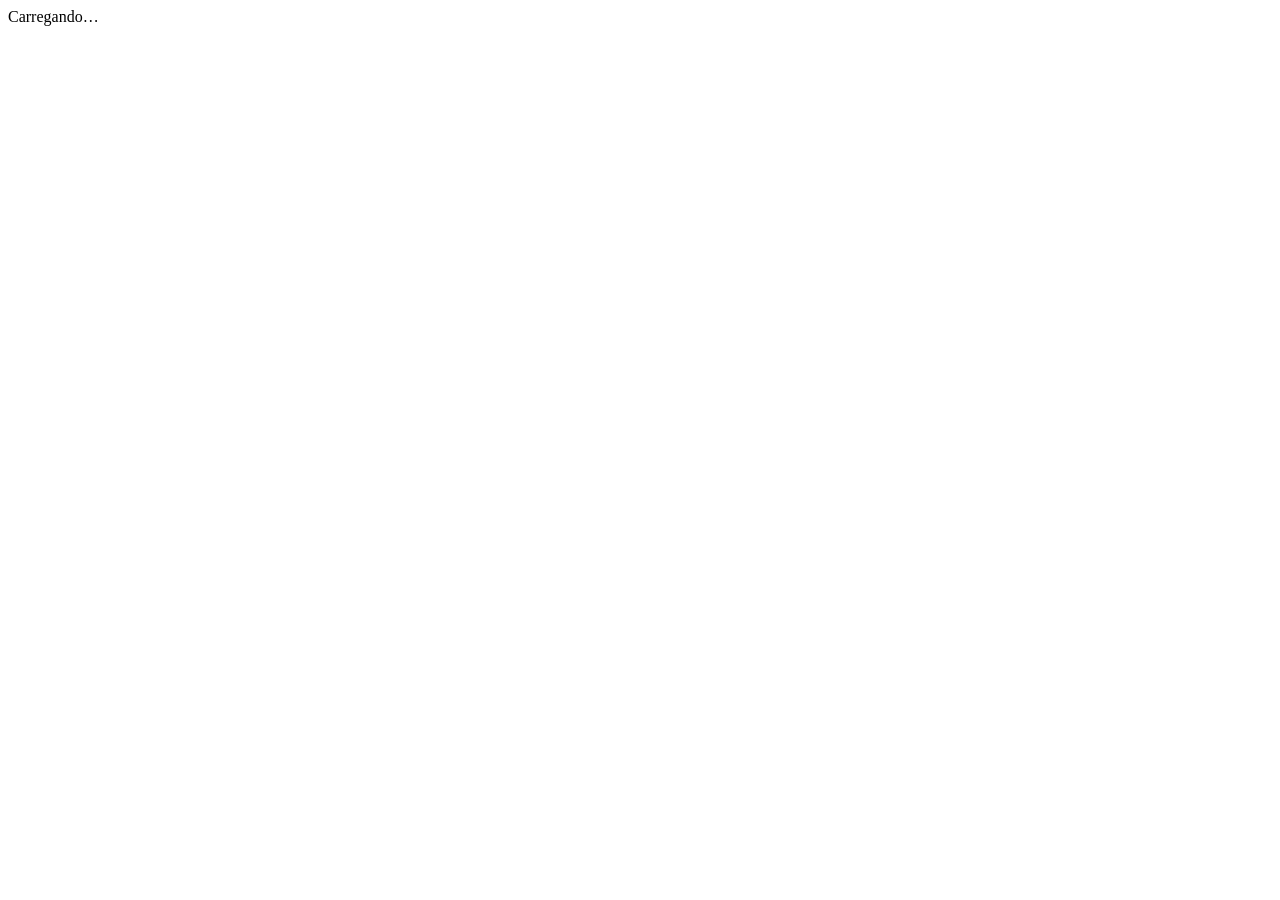
==== index.html @ 8e5e6eb9 "Páginas do site" ====
<!doctype html>
<html lang="pt-BR">
<head>
<meta charset="utf-8"><meta name="viewport" content="width=device-width,initial-scale=1">
<title>Aniimo · Guia de Campo</title>
<meta name="description" content="Guia de Aniimo: eventos da semana, times por boss, meta de endgame, Aniidex completo e sistemas.">
<link rel="preconnect" href="https://fonts.googleapis.com"><link rel="preconnect" href="https://fonts.gstatic.com" crossorigin>
<link href="https://fonts.googleapis.com/css2?family=Chakra+Petch:wght@500;600;700&family=Inter:wght@400;500;600;700&display=swap" rel="stylesheet">
<link rel="stylesheet" href="assets/style.css?v=20260925">
</head>
<body>
<header class="top" id="top"></header>
<main id="app"><div class="loading">Carregando…</div></main>
<footer id="foot"></footer>
<script src="assets/app.js?v=20260925"></script>
<script>
(async () => {
  try {
    const [ev, meta, dex, sis] = await Promise.all([A.load("eventos"), A.load("meta"), A.load("aniimo"), A.load("sistemas")]);
    A.setTypes(sis); A.nav(ev.atualizado);
    const amap = A.byName(dex.aniimo), E = sis.elementos, esc = A.esc;

    const cal = ev.calendario.filter(c => c.inicio || c.fim);
    const live = cal.filter(c => A.status(c) === "live").sort((a,b) => (a.fim||"9999").localeCompare(b.fim||"9999"));
    const t = A.today(), in14 = new Date(t); in14.setDate(t.getDate()+14);
    const soon = cal.filter(c => A.status(c) === "soon" && A.parse(c.inicio) <= in14).sort((a,b) => a.inicio.localeCompare(b.inicio));
    const evRow = (c, tag) => `<li><div class="row" style="justify-content:space-between"><b>${c.link ? `<a href="${c.link}">${esc(c.nome)}</a>` : esc(c.nome)}</b>${tag}</div>
      <div class="dim" style="font-size:.84rem">${c.inicio ? A.fmtD(c.inicio) : ""}${c.fim ? " – " + A.fmtD(c.fim) : c.inicio ? " em diante" : ""} · ${esc(c.tipo)}</div>
      ${c.nota ? `<div class="muted" style="font-size:.88rem">${esc(c.nota)}</div>` : ""}</li>`;

    const alphas = ev.holo.alphas.filter(a => a.ativo);
    const aCard = (a) => {
      const weak = A.weakTo(a.el, E), c = meta.cores[a.cores[0]];
      return `<a class="card" href="eventos.html#${encodeURIComponent(a.nome)}">
        <div class="row" style="justify-content:space-between"><h3 style="margin:0">${esc(a.nome)}</h3>${A.chips(a.el)}</div>
        <p class="dim" style="font-size:.8rem;margin:.6em 0 .2em">LEVE</p><div class="row">${A.chips(weak)}</div>
        <p class="dim" style="font-size:.8rem;margin:.8em 0 .2em">MAIN</p>
        <div style="font-family:var(--fh);font-size:1.15rem;font-weight:700">${esc(c.main)} <span class="dim" style="font-size:.85rem">+ ${c.supports.map(esc).join(", ")}</span></div>
      </a>`;
    };

    const vein = live.find(c => c.regiao);
    const veinMons = vein ? dex.aniimo.filter(a => a.prismana && a.prismana.startsWith(vein.regiao)) : [];

    document.getElementById("app").innerHTML = `
      <section class="hero">
        <div class="kicker">Guia pessoal · atualizado toda quinta</div>
        <h1>Aniimo · Guia de Campo</h1>
        <p class="lead">O que está rolando no jogo agora, qual time levar em cada boss, o meta de endgame e o Aniidex completo, com os dados conferidos contra a tabela de tipos.</p>
      </section>

      <section>
        <div class="row" style="justify-content:space-between;align-items:baseline"><h2>Holo-Battle Interlink desta semana</h2><a href="eventos.html#holo">plano completo →</a></div>
        <p class="muted">${esc(ev.holo.temporada)} · ${A.fmtD(ev.holo.inicio)} – ${A.fmtD(ev.holo.fim)} · ${esc(ev.holo.janela)}</p>
        <div class="grid g3">${alphas.map(aCard).join("")}</div>
        <div class="note" style="margin-top:14px"><b>Não esqueça:</b> as recompensas só fecham quando você sai do modo. Saia antes do reset de segunda.</div>
      </section>

      ${vein ? `<section><h2>Prismana da semana</h2>
        <div class="card hl"><div class="row" style="justify-content:space-between"><b>${esc(vein.nome)}</b><span class="pill pr">até ${A.fmtD(vein.fim)}</span></div>
        <p class="muted">Formas Prismana que aparecem nessa região:</p>
        <div class="row">${veinMons.map(m => `<a class="pill" href="${A.dexLink(m.nome)}">${esc(m.nome)}</a>`).join(" ") || "—"}</div></div></section>` : ""}

      <section class="grid g2">
        <div class="card"><h2>Ativo agora</h2><ul class="clean">${live.map(c => evRow(c, `<span class="pill live">ativo</span>`)).join("")}</ul></div>
        <div class="card"><h2>Próximos 14 dias</h2><ul class="clean">${soon.length ? soon.map(c => evRow(c, `<span class="pill soon">${A.fmtD(c.inicio)}</span>`)).join("") : `<li class="dim">Nada novo previsto.</li>`}</ul>
          <p style="margin-top:10px"><a href="eventos.html#calendario">calendário completo →</a></p></div>
      </section>

      <section>
        <h2>Atalhos</h2>
        <div class="grid g4">
          <a class="card" href="meta.html"><h3>Meta de endgame</h3><p class="muted">Times por elemento, supports universais e tier list.</p></a>
          <a class="card" href="eventos.html#egg"><h3>Egg Heist</h3><p class="muted">Time e regras para extrair sem perder o gear.</p></a>
          <a class="card" href="aniidex.html"><h3>Aniidex</h3><p class="muted">${dex.aniimo.length} Aniimo com stats, trait, skills e evolução.</p></a>
          <a class="card" href="sistemas.html"><h3>Sistemas</h3><p class="muted">Tipos, Potential, personalidades, Prismana e evoluções.</p></a>
        </div>
      </section>

      <section>
        <h2>Últimas atualizações</h2>
        ${ev.changelog.slice(0,4).map(c => `<div class="card" style="margin-bottom:10px"><b>${A.fmtD(c.data)}</b><ul class="tick">${c.itens.map(i => `<li>${esc(i)}</li>`).join("")}</ul></div>`).join("")}
      </section>`;
  } catch (e) { A.fail(e); }
})();
</script>
</body>
</html>
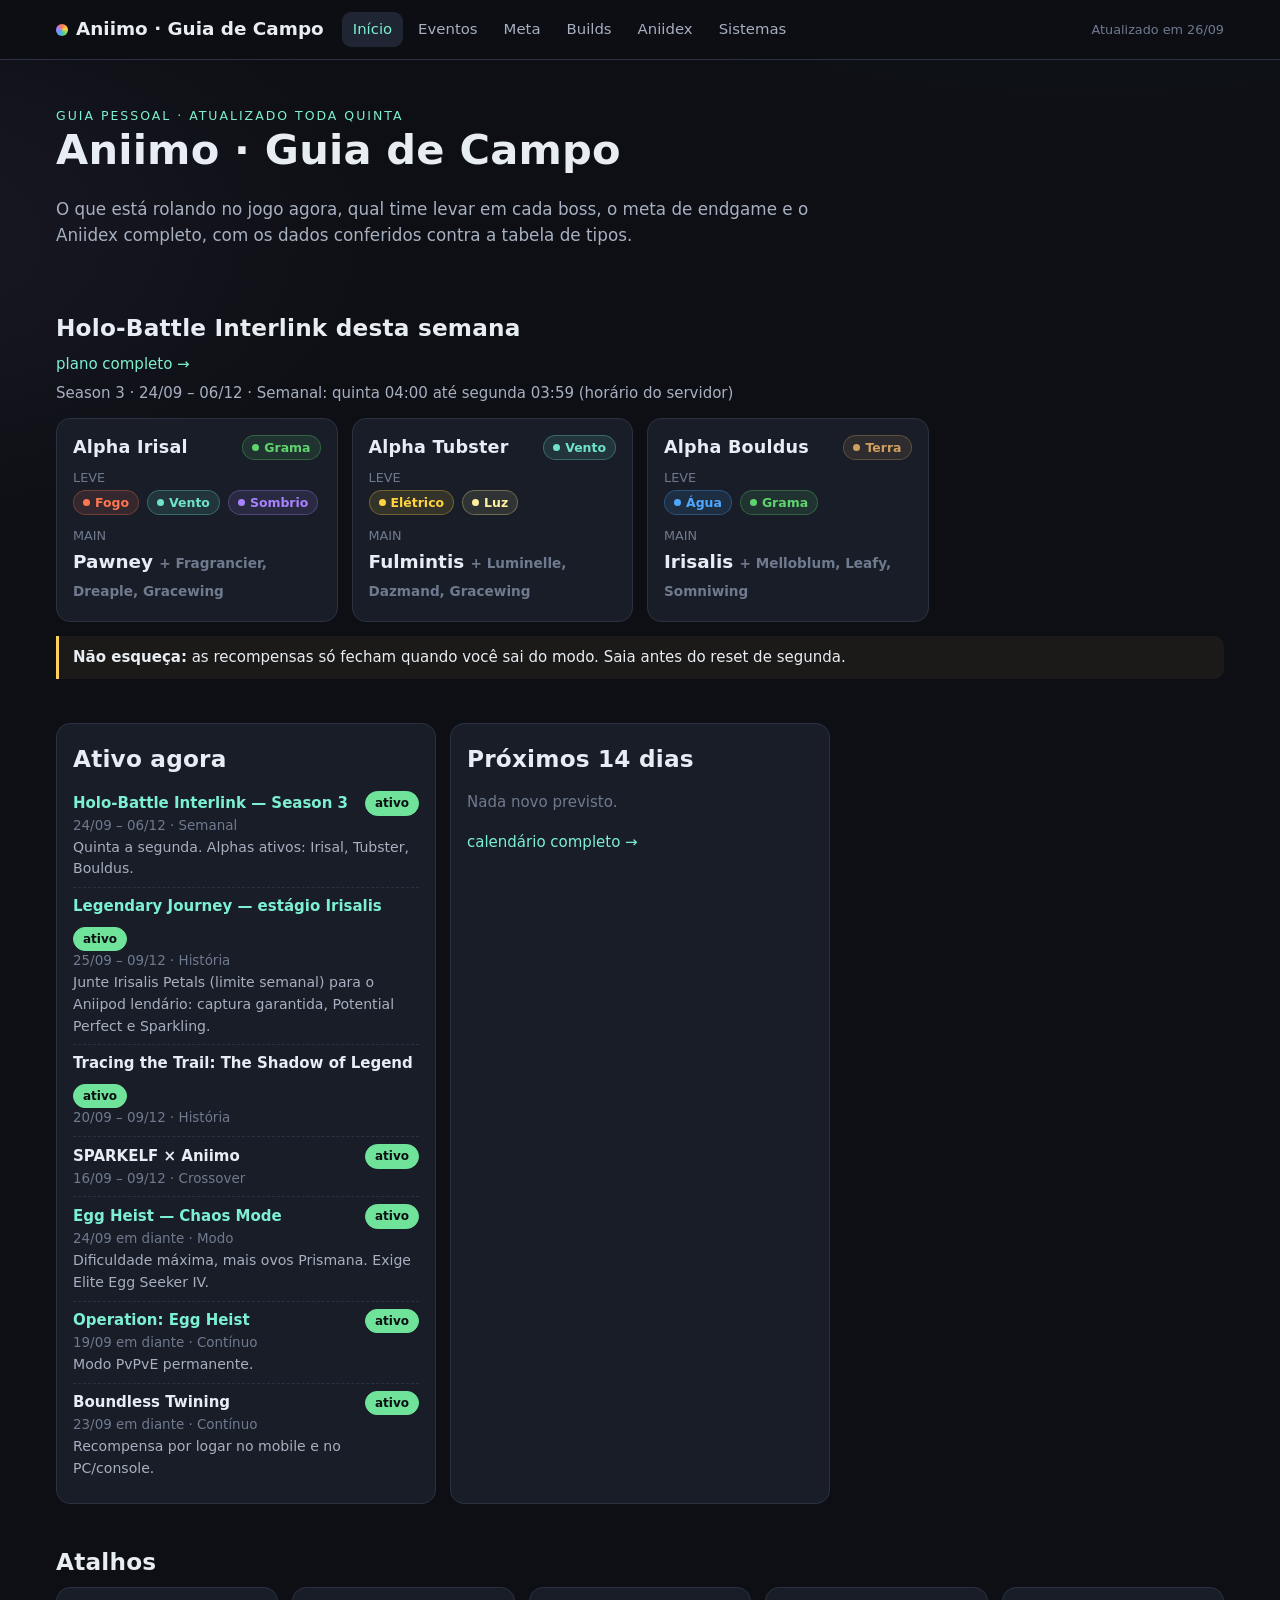
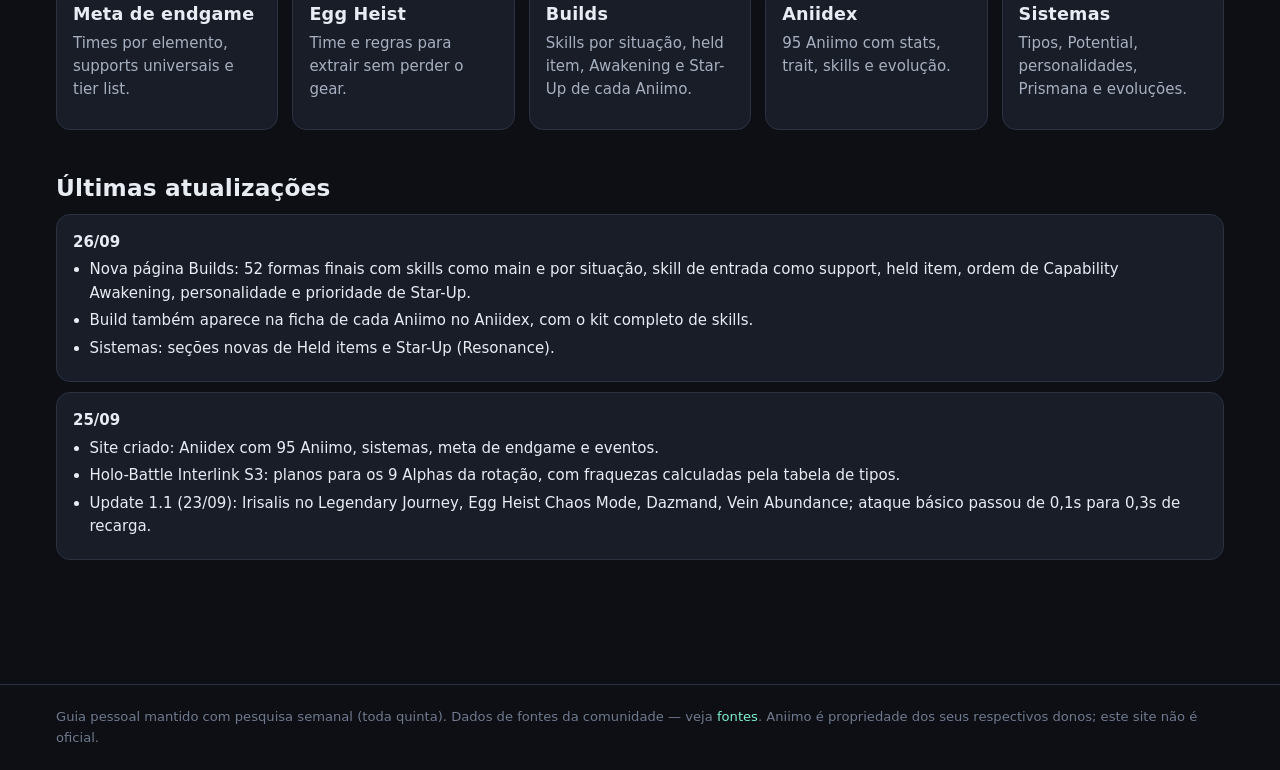
==== commit 16431821: "Builds por Aniimo, held items e Star-Up" ====
--- a/index.html
+++ b/index.html
@@ -6,13 +6,13 @@
 <meta name="description" content="Guia de Aniimo: eventos da semana, times por boss, meta de endgame, Aniidex completo e sistemas.">
 <link rel="preconnect" href="https://fonts.googleapis.com"><link rel="preconnect" href="https://fonts.gstatic.com" crossorigin>
 <link href="https://fonts.googleapis.com/css2?family=Chakra+Petch:wght@500;600;700&family=Inter:wght@400;500;600;700&display=swap" rel="stylesheet">
-<link rel="stylesheet" href="assets/style.css?v=20260925">
+<link rel="stylesheet" href="assets/style.css?v=20260926">
 </head>
 <body>
 <header class="top" id="top"></header>
 <main id="app"><div class="loading">Carregando…</div></main>
 <footer id="foot"></footer>
-<script src="assets/app.js?v=20260925"></script>
+<script src="assets/app.js?v=20260926"></script>
 <script>
 (async () => {
   try {
@@ -72,6 +72,7 @@
         <div class="grid g4">
           <a class="card" href="meta.html"><h3>Meta de endgame</h3><p class="muted">Times por elemento, supports universais e tier list.</p></a>
           <a class="card" href="eventos.html#egg"><h3>Egg Heist</h3><p class="muted">Time e regras para extrair sem perder o gear.</p></a>
+          <a class="card" href="builds.html"><h3>Builds</h3><p class="muted">Skills por situação, held item, Awakening e Star-Up de cada Aniimo.</p></a>
           <a class="card" href="aniidex.html"><h3>Aniidex</h3><p class="muted">${dex.aniimo.length} Aniimo com stats, trait, skills e evolução.</p></a>
           <a class="card" href="sistemas.html"><h3>Sistemas</h3><p class="muted">Tipos, Potential, personalidades, Prismana e evoluções.</p></a>
         </div>
--- a/assets/style.css
+++ b/assets/style.css
@@ -0,0 +1,177 @@
+:root{
+  --bg:#0d0f14; --bg2:#141821; --card:#181d28; --card2:#1f2533; --line:#2a3242;
+  --tx:#e8ecf3; --tx2:#a7b0c0; --tx3:#6f7a8e;
+  --acc:#7cf0d0; --acc2:#b69cff; --warn:#ffcf5a; --bad:#ff7a7a; --good:#6fe39a;
+  --fogo:#ff7650; --agua:#4ea8ff; --grama:#5fd46e; --vento:#6fe3c9; --terra:#cf9f5f;
+  --gelo:#a3e6ff; --eletrico:#ffd43f; --sombrio:#a883ff; --luz:#fff0a0;
+  --r:14px; --r2:10px;
+  --ff:"Inter",system-ui,-apple-system,"Segoe UI",Roboto,sans-serif;
+  --fh:"Chakra Petch","Inter",system-ui,sans-serif;
+}
+*{box-sizing:border-box}
+html{scroll-behavior:smooth;scroll-padding-top:128px}
+body{margin:0;background:var(--bg);color:var(--tx);font:15px/1.55 var(--ff);-webkit-font-smoothing:antialiased;
+  background-image:radial-gradient(1200px 600px at 85% -10%,rgba(124,240,208,.07),transparent 60%),radial-gradient(900px 500px at -10% 10%,rgba(182,156,255,.07),transparent 60%);}
+a{color:var(--acc);text-decoration:none} a:hover{text-decoration:underline}
+h1,h2,h3,h4{font-family:var(--fh);letter-spacing:.2px;line-height:1.2;margin:0 0 .5em}
+h1{font-size:clamp(1.8rem,4vw,2.6rem)} h2{font-size:1.45rem;margin-top:.2em} h3{font-size:1.1rem}
+p{margin:.4em 0 .8em} small,.muted{color:var(--tx2)} .dim{color:var(--tx3)}
+code{background:var(--card2);padding:.1em .4em;border-radius:6px;font-size:.9em}
+
+/* nav */
+.top{position:sticky;top:0;z-index:50;background:rgba(13,15,20,.86);backdrop-filter:blur(10px);border-bottom:1px solid var(--line)}
+.top .in{max-width:1200px;margin:0 auto;display:flex;align-items:center;gap:18px;padding:12px 16px;flex-wrap:wrap}
+.brand{font-family:var(--fh);font-weight:700;font-size:1.15rem;color:var(--tx);display:flex;align-items:center;gap:8px}
+.brand .dot{width:12px;height:12px;border-radius:50%;background:conic-gradient(var(--fogo),var(--eletrico),var(--grama),var(--agua),var(--sombrio),var(--fogo))}
+.brand:hover{text-decoration:none}
+.nav{display:flex;gap:4px;flex-wrap:wrap}
+.nav a{color:var(--tx2);padding:6px 11px;border-radius:9px;font-weight:500;font-size:.93rem}
+.nav a:hover{background:var(--card);color:var(--tx);text-decoration:none}
+.nav a.on{background:var(--card2);color:var(--acc)}
+.upd{margin-left:auto;font-size:.8rem;color:var(--tx3)}
+
+main{max-width:1200px;margin:0 auto;padding:28px 16px 80px}
+section{margin:0 0 44px}
+.lead{font-size:1.05rem;color:var(--tx2);max-width:760px}
+.hero{padding:18px 0 8px}
+.kicker{font-family:var(--fh);text-transform:uppercase;letter-spacing:2px;font-size:.78rem;color:var(--acc)}
+
+/* grid/cards */
+.grid{display:grid;gap:14px}
+.g2{grid-template-columns:repeat(auto-fill,minmax(320px,1fr))}
+.g3{grid-template-columns:repeat(auto-fill,minmax(260px,1fr))}
+.g4{grid-template-columns:repeat(auto-fill,minmax(210px,1fr))}
+.card{background:var(--card);border:1px solid var(--line);border-radius:var(--r);padding:16px}
+.card.hl{border-color:rgba(124,240,208,.45);box-shadow:0 0 0 1px rgba(124,240,208,.12) inset}
+.card h3{margin-bottom:.35em}
+.card .row{display:flex;gap:8px;align-items:center;flex-wrap:wrap}
+a.card{display:block;color:var(--tx);transition:transform .15s,border-color .15s}
+a.card:hover{transform:translateY(-2px);border-color:var(--acc);text-decoration:none}
+
+/* chips/badges */
+.chip{display:inline-flex;align-items:center;gap:5px;padding:2px 9px;border-radius:99px;font-size:.78rem;font-weight:600;border:1px solid transparent;white-space:nowrap}
+.chip::before{content:"";width:7px;height:7px;border-radius:50%;background:currentColor}
+.el-Fogo{color:var(--fogo);background:rgba(255,118,80,.12);border-color:rgba(255,118,80,.3)}
+.el-Água{color:var(--agua);background:rgba(78,168,255,.12);border-color:rgba(78,168,255,.3)}
+.el-Grama{color:var(--grama);background:rgba(95,212,110,.12);border-color:rgba(95,212,110,.3)}
+.el-Vento{color:var(--vento);background:rgba(111,227,201,.12);border-color:rgba(111,227,201,.3)}
+.el-Terra{color:var(--terra);background:rgba(207,159,95,.12);border-color:rgba(207,159,95,.3)}
+.el-Gelo{color:var(--gelo);background:rgba(163,230,255,.12);border-color:rgba(163,230,255,.3)}
+.el-Elétrico{color:var(--eletrico);background:rgba(255,212,63,.12);border-color:rgba(255,212,63,.3)}
+.el-Sombrio{color:var(--sombrio);background:rgba(168,131,255,.12);border-color:rgba(168,131,255,.3)}
+.el-Luz{color:var(--luz);background:rgba(255,240,160,.1);border-color:rgba(255,240,160,.3)}
+.role{display:inline-block;font-size:.72rem;font-weight:700;letter-spacing:.5px;text-transform:uppercase;padding:2px 8px;border-radius:6px;background:var(--card2);color:var(--tx2);border:1px solid var(--line)}
+.role-DPS{color:#ff9d8a}.role-Break{color:#ffcf5a}.role-Suporte{color:#b69cff}.role-Cura{color:#6fe39a}.role-Regen{color:#7cd7ff}
+.tier{display:inline-block;min-width:30px;text-align:center;font-family:var(--fh);font-weight:700;font-size:.78rem;padding:1px 6px;border-radius:6px;background:var(--card2);border:1px solid var(--line)}
+.t-SS,.t-S\+{color:#ffdf6b;border-color:#6e5a1c;background:#2a2410}
+.t-S{color:#ffb86b;border-color:#6a4518;background:#271a0d}
+.t-A{color:#7cf0d0;border-color:#1d5a4c;background:#0f231e}
+.t-B{color:#8fb7ff;border-color:#243d66;background:#101a2b}
+.t-C,.t-D{color:#a7b0c0}
+.pill{display:inline-block;padding:2px 9px;border-radius:99px;font-size:.75rem;font-weight:600;background:var(--card2);border:1px solid var(--line);color:var(--tx2)}
+.pill.live{color:#0d0f14;background:var(--good);border-color:var(--good)}
+.pill.soon{color:var(--warn);border-color:#5a4a1a}
+.pill.pr{color:#ffb3f0;border-color:#5e2d57;background:#26121f}
+
+/* team */
+.team{display:grid;grid-template-columns:1.25fr 1fr 1fr 1fr;gap:8px;margin:10px 0 8px}
+@media (max-width:640px){.team{grid-template-columns:1fr 1fr}}
+.slot{background:var(--card2);border:1px solid var(--line);border-radius:var(--r2);padding:10px;min-width:0}
+.slot.main{border-color:rgba(124,240,208,.5);background:linear-gradient(180deg,rgba(124,240,208,.09),var(--card2))}
+.slot .lab{font-size:.68rem;text-transform:uppercase;letter-spacing:1px;color:var(--tx3);font-weight:700}
+.slot .nm{font-family:var(--fh);font-weight:700;font-size:1.02rem;margin:2px 0 4px;display:block;color:var(--tx)}
+.slot .nm:hover{color:var(--acc);text-decoration:none}
+.slot .alt{font-size:.78rem;color:var(--tx2)}
+
+/* lists */
+ul.clean{list-style:none;padding:0;margin:0}
+ul.clean li{padding:7px 0;border-bottom:1px dashed var(--line)}
+ul.clean li:last-child{border-bottom:0}
+ul.tick{padding-left:1.1em;margin:.3em 0} ul.tick li{margin:.3em 0}
+.kv{display:grid;grid-template-columns:auto 1fr;gap:6px 14px;font-size:.93rem}
+.kv b{color:var(--tx2);font-weight:600}
+
+/* tables */
+.tw{overflow-x:auto;border:1px solid var(--line);border-radius:var(--r)}
+table{border-collapse:collapse;width:100%;font-size:.9rem}
+th,td{padding:9px 11px;text-align:left;border-bottom:1px solid var(--line);vertical-align:top}
+th{background:var(--card2);color:var(--tx2);font-weight:600;font-size:.8rem;text-transform:uppercase;letter-spacing:.5px;position:sticky;top:0}
+tr:last-child td{border-bottom:0}
+tbody tr:hover td{background:rgba(255,255,255,.02)}
+.tc{text-align:center}
+
+/* type matrix */
+.mx td,.mx th{text-align:center;padding:6px 4px;min-width:44px;font-weight:600}
+.mx .sup{background:rgba(111,227,154,.18);color:var(--good)}
+.mx .res{background:rgba(255,122,122,.14);color:var(--bad)}
+.mx .neu{color:var(--tx3)}
+.mx th.rh{text-align:left;padding-left:10px}
+
+/* filters */
+.bar{display:flex;gap:8px;flex-wrap:wrap;align-items:center;margin:0 0 16px}
+.bar input,.bar select{background:var(--card);color:var(--tx);border:1px solid var(--line);border-radius:10px;padding:8px 11px;font:inherit;font-size:.9rem}
+.bar input{flex:1;min-width:180px}
+.tg{display:flex;gap:4px;flex-wrap:wrap}
+.tg button{background:var(--card);color:var(--tx2);border:1px solid var(--line);border-radius:99px;padding:5px 11px;font:inherit;font-size:.8rem;cursor:pointer}
+.tg button.on{color:var(--bg);background:var(--acc);border-color:var(--acc)}
+.count{color:var(--tx3);font-size:.85rem}
+
+/* dex card */
+.dex{cursor:pointer;position:relative}
+.dex .no{position:absolute;top:12px;right:14px;font-family:var(--fh);color:var(--tx3);font-size:.8rem}
+.dex h3{font-size:1.05rem;padding-right:40px}
+.dex .meta{display:flex;gap:6px;flex-wrap:wrap;margin:6px 0 10px}
+.bars{display:grid;grid-template-columns:44px 1fr 30px;gap:3px 8px;font-size:.72rem;color:var(--tx2);align-items:center}
+.bars .b{height:6px;background:var(--card2);border-radius:4px;overflow:hidden}
+.bars .b i{display:block;height:100%;background:linear-gradient(90deg,var(--acc2),var(--acc));border-radius:4px}
+.bars .v{text-align:right;color:var(--tx)}
+
+/* dialog */
+dialog{border:1px solid var(--line);background:var(--bg2);color:var(--tx);border-radius:18px;padding:0;max-width:720px;width:calc(100% - 32px);max-height:88vh}
+dialog::backdrop{background:rgba(0,0,0,.65);backdrop-filter:blur(2px)}
+.dlg{padding:22px;overflow-y:auto;max-height:88vh}
+.dlg .x{position:absolute;right:14px;top:12px;background:var(--card2);border:1px solid var(--line);color:var(--tx);border-radius:9px;width:34px;height:34px;cursor:pointer;font-size:1rem}
+.skill{background:var(--card);border:1px solid var(--line);border-radius:var(--r2);padding:10px 12px;margin:6px 0}
+.skill b{font-family:var(--fh)}
+.skill .pw{float:right;color:var(--warn);font-family:var(--fh);font-size:.85rem}
+
+.note{border-left:3px solid var(--warn);background:rgba(255,207,90,.06);padding:10px 14px;border-radius:0 10px 10px 0;margin:10px 0;color:var(--tx)}
+.note.ok{border-color:var(--good);background:rgba(111,227,154,.06)}
+.note.info{border-color:var(--acc2);background:rgba(182,156,255,.06)}
+.sub{display:flex;gap:6px;flex-wrap:wrap;margin:0 0 22px;position:sticky;top:58px;z-index:10;padding:8px 0;background:linear-gradient(var(--bg) 70%,transparent)}
+.sub a{background:var(--card);border:1px solid var(--line);color:var(--tx2);padding:6px 12px;border-radius:99px;font-size:.85rem}
+.sub a:hover{color:var(--acc);text-decoration:none;border-color:var(--acc)}
+
+@media (max-width:700px){
+  html{scroll-padding-top:120px}
+  .top .in{gap:6px 12px;padding:10px 16px 8px}
+  .nav{flex-wrap:nowrap;overflow-x:auto;width:100%;scrollbar-width:none}
+  .nav::-webkit-scrollbar{display:none}
+  .nav a{white-space:nowrap}
+  .upd{display:none}
+  .sub{position:static;background:none}
+  main{padding-top:18px}
+}
+
+footer{border-top:1px solid var(--line);color:var(--tx3);font-size:.82rem}
+footer .in{max-width:1200px;margin:0 auto;padding:22px 16px}
+.loading{color:var(--tx3);padding:30px 0}
+
+/* builds */
+.bgrid{display:grid;grid-template-columns:repeat(4,1fr);gap:8px}
+@media (max-width:760px){.bgrid{grid-template-columns:1fr 1fr}}
+.bbox{background:var(--card2);border:1px solid var(--line);border-radius:var(--r2);padding:9px 11px;min-width:0}
+.bbox .lab{font-size:.66rem;text-transform:uppercase;letter-spacing:1px;color:var(--tx3);font-weight:700;margin-bottom:3px}
+.bbox b{font-family:var(--fh);font-size:.95rem}
+.bbox .alt{font-size:.76rem;color:var(--tx2);margin-top:2px}
+.bbox .pers span{cursor:help}
+.pill.sk{color:var(--tx);background:var(--card2)}
+.sits{display:grid;gap:8px;grid-template-columns:repeat(auto-fill,minmax(260px,1fr))}
+.sit{border:1px dashed var(--line);border-radius:var(--r2);padding:9px 11px}
+.sit .q{font-weight:700;font-size:.82rem;color:var(--acc)}
+details.kit{margin-top:12px}
+details.kit summary{cursor:pointer;color:var(--acc);font-size:.88rem;font-weight:600;padding:4px 0}
+details.kit .tw{margin-top:8px}
+.bcard{scroll-margin-top:130px}
+.bcard .hd{display:flex;justify-content:space-between;align-items:center;gap:8px;flex-wrap:wrap;margin-bottom:10px}
+.bcard h3{margin:0;font-size:1.2rem}
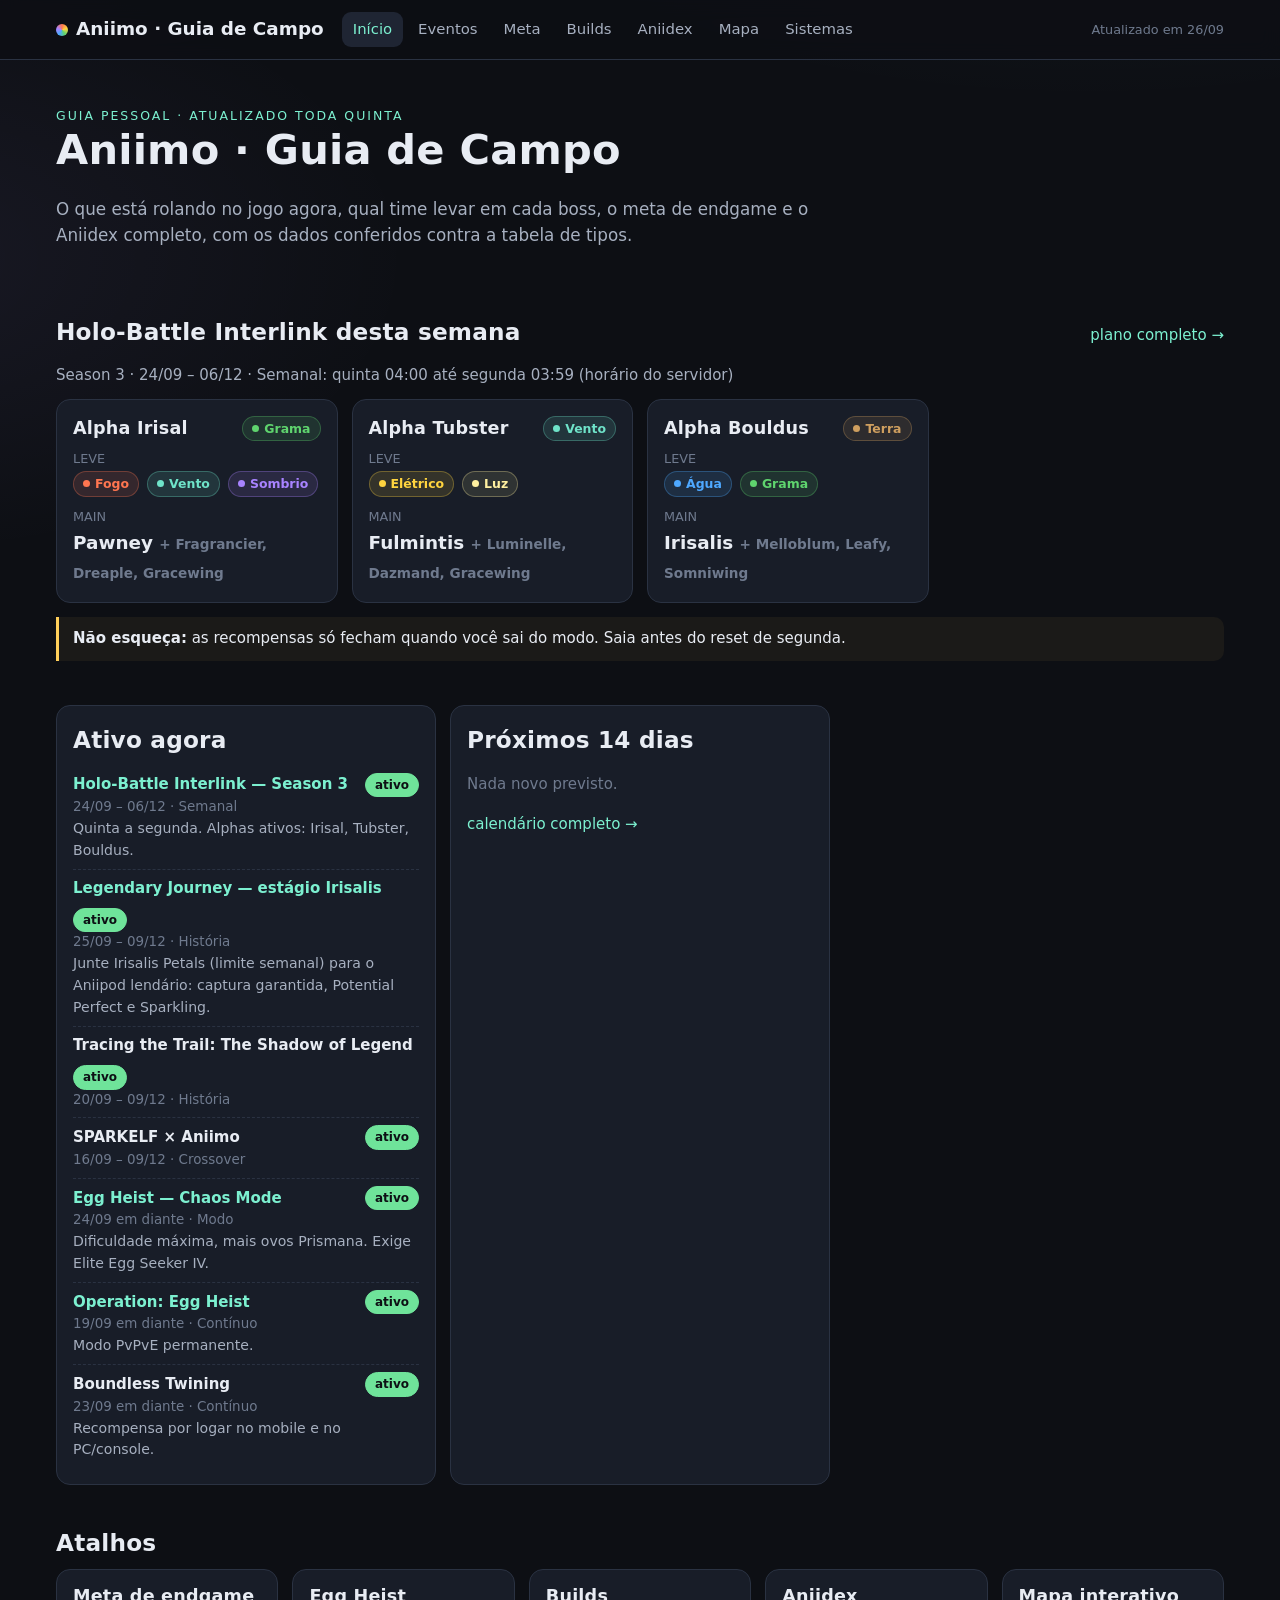
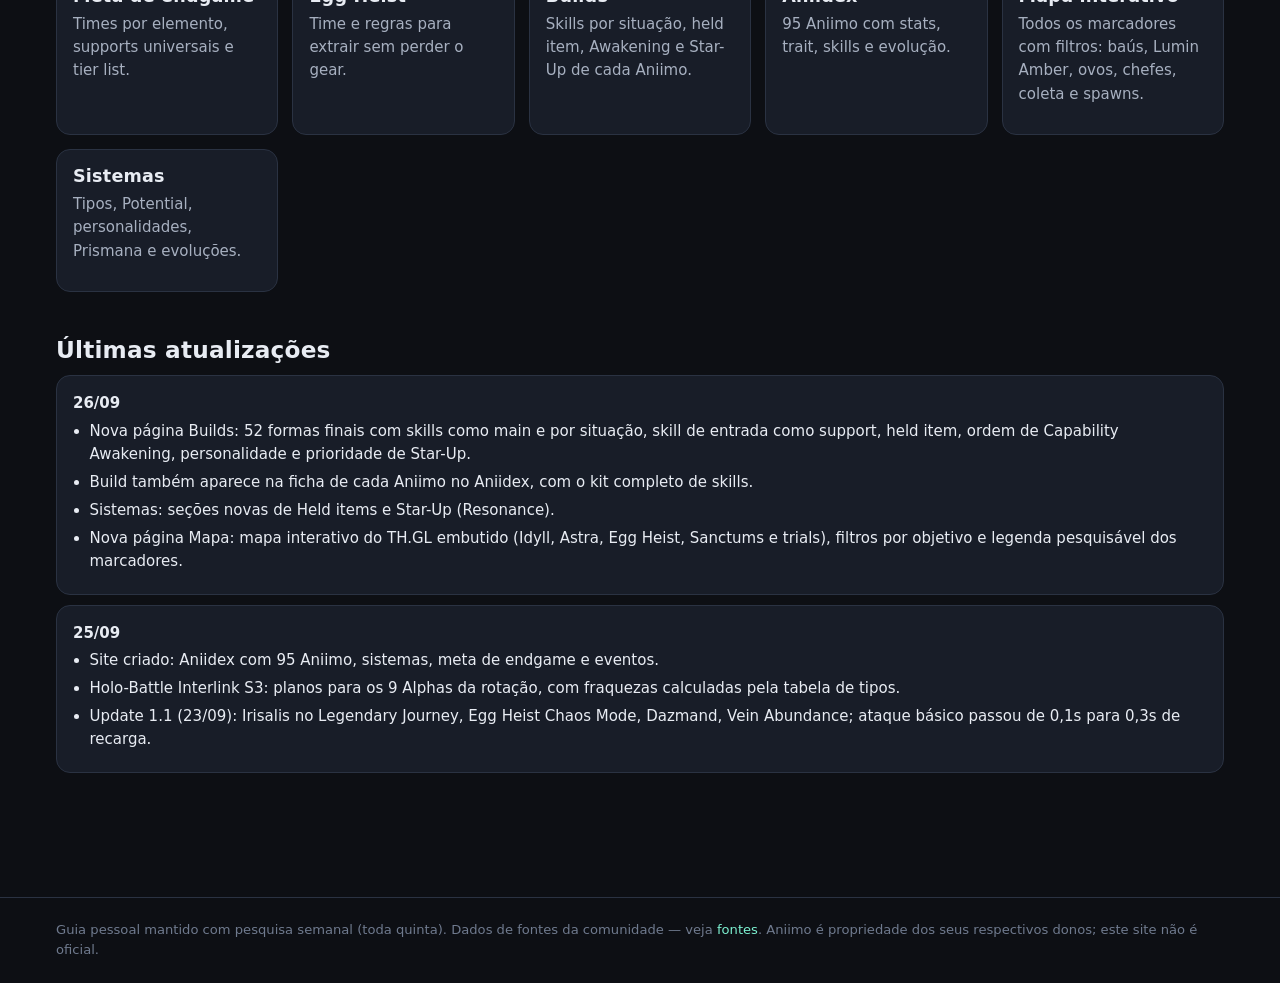
==== commit bc55831d: "Mapa interativo (TH.GL embutido), filtros por objetivo e legenda" ====
--- a/index.html
+++ b/index.html
@@ -6,13 +6,13 @@
 <meta name="description" content="Guia de Aniimo: eventos da semana, times por boss, meta de endgame, Aniidex completo e sistemas.">
 <link rel="preconnect" href="https://fonts.googleapis.com"><link rel="preconnect" href="https://fonts.gstatic.com" crossorigin>
 <link href="https://fonts.googleapis.com/css2?family=Chakra+Petch:wght@500;600;700&family=Inter:wght@400;500;600;700&display=swap" rel="stylesheet">
-<link rel="stylesheet" href="assets/style.css?v=20260926">
+<link rel="stylesheet" href="assets/style.css?v=20260926b">
 </head>
 <body>
 <header class="top" id="top"></header>
 <main id="app"><div class="loading">Carregando…</div></main>
 <footer id="foot"></footer>
-<script src="assets/app.js?v=20260926"></script>
+<script src="assets/app.js?v=20260926b"></script>
 <script>
 (async () => {
   try {
@@ -74,6 +74,7 @@
           <a class="card" href="eventos.html#egg"><h3>Egg Heist</h3><p class="muted">Time e regras para extrair sem perder o gear.</p></a>
           <a class="card" href="builds.html"><h3>Builds</h3><p class="muted">Skills por situação, held item, Awakening e Star-Up de cada Aniimo.</p></a>
           <a class="card" href="aniidex.html"><h3>Aniidex</h3><p class="muted">${dex.aniimo.length} Aniimo com stats, trait, skills e evolução.</p></a>
+          <a class="card" href="mapa.html"><h3>Mapa interativo</h3><p class="muted">Todos os marcadores com filtros: baús, Lumin Amber, ovos, chefes, coleta e spawns.</p></a>
           <a class="card" href="sistemas.html"><h3>Sistemas</h3><p class="muted">Tipos, Potential, personalidades, Prismana e evoluções.</p></a>
         </div>
       </section>
--- a/assets/style.css
+++ b/assets/style.css
@@ -175,3 +175,22 @@
 .bcard{scroll-margin-top:130px}
 .bcard .hd{display:flex;justify-content:space-between;align-items:center;gap:8px;flex-wrap:wrap;margin-bottom:10px}
 .bcard h3{margin:0;font-size:1.2rem}
+/* mapa */
+.row{display:flex;gap:8px;align-items:center}
+.row.wrap{flex-wrap:wrap;gap:6px}
+.btn{display:inline-flex;align-items:center;gap:6px;background:var(--card2);color:var(--tx);border:1px solid var(--line);border-radius:9px;padding:6px 11px;font:inherit;font-size:.84rem;font-weight:600;cursor:pointer;white-space:nowrap}
+.btn:hover{border-color:var(--acc);color:var(--acc);text-decoration:none}
+.mapwrap{background:var(--card);border:1px solid var(--line);border-radius:var(--r);overflow:hidden;display:flex;flex-direction:column}
+.maphd{display:flex;gap:10px;align-items:center;flex-wrap:wrap;padding:10px 12px;border-bottom:1px solid var(--line)}
+.mapwrap iframe{width:100%;height:78vh;min-height:520px;border:0;background:#0b1a2b;display:block}
+.mapwrap:fullscreen{border-radius:0}
+.mapwrap:fullscreen iframe{height:auto;flex:1}
+details.lg{background:var(--card);border:1px solid var(--line);border-radius:var(--r2);padding:10px 14px}
+details.lg summary{cursor:pointer;list-style:none}
+details.lg summary::-webkit-details-marker{display:none}
+details.lg summary::before{content:"›";display:inline-block;margin-right:8px;color:var(--acc);transition:transform .15s}
+details.lg[open] summary::before{transform:rotate(90deg)}
+details.lg .pill{margin:2px 0}
+.pill.hit{color:var(--bg);background:var(--acc);border-color:var(--acc)}
+#sel-s,#sel-i{min-width:0}
+@media (max-width:700px){.mapwrap iframe{height:70vh;min-height:420px}.maphd .row{margin-left:0!important;width:100%}}
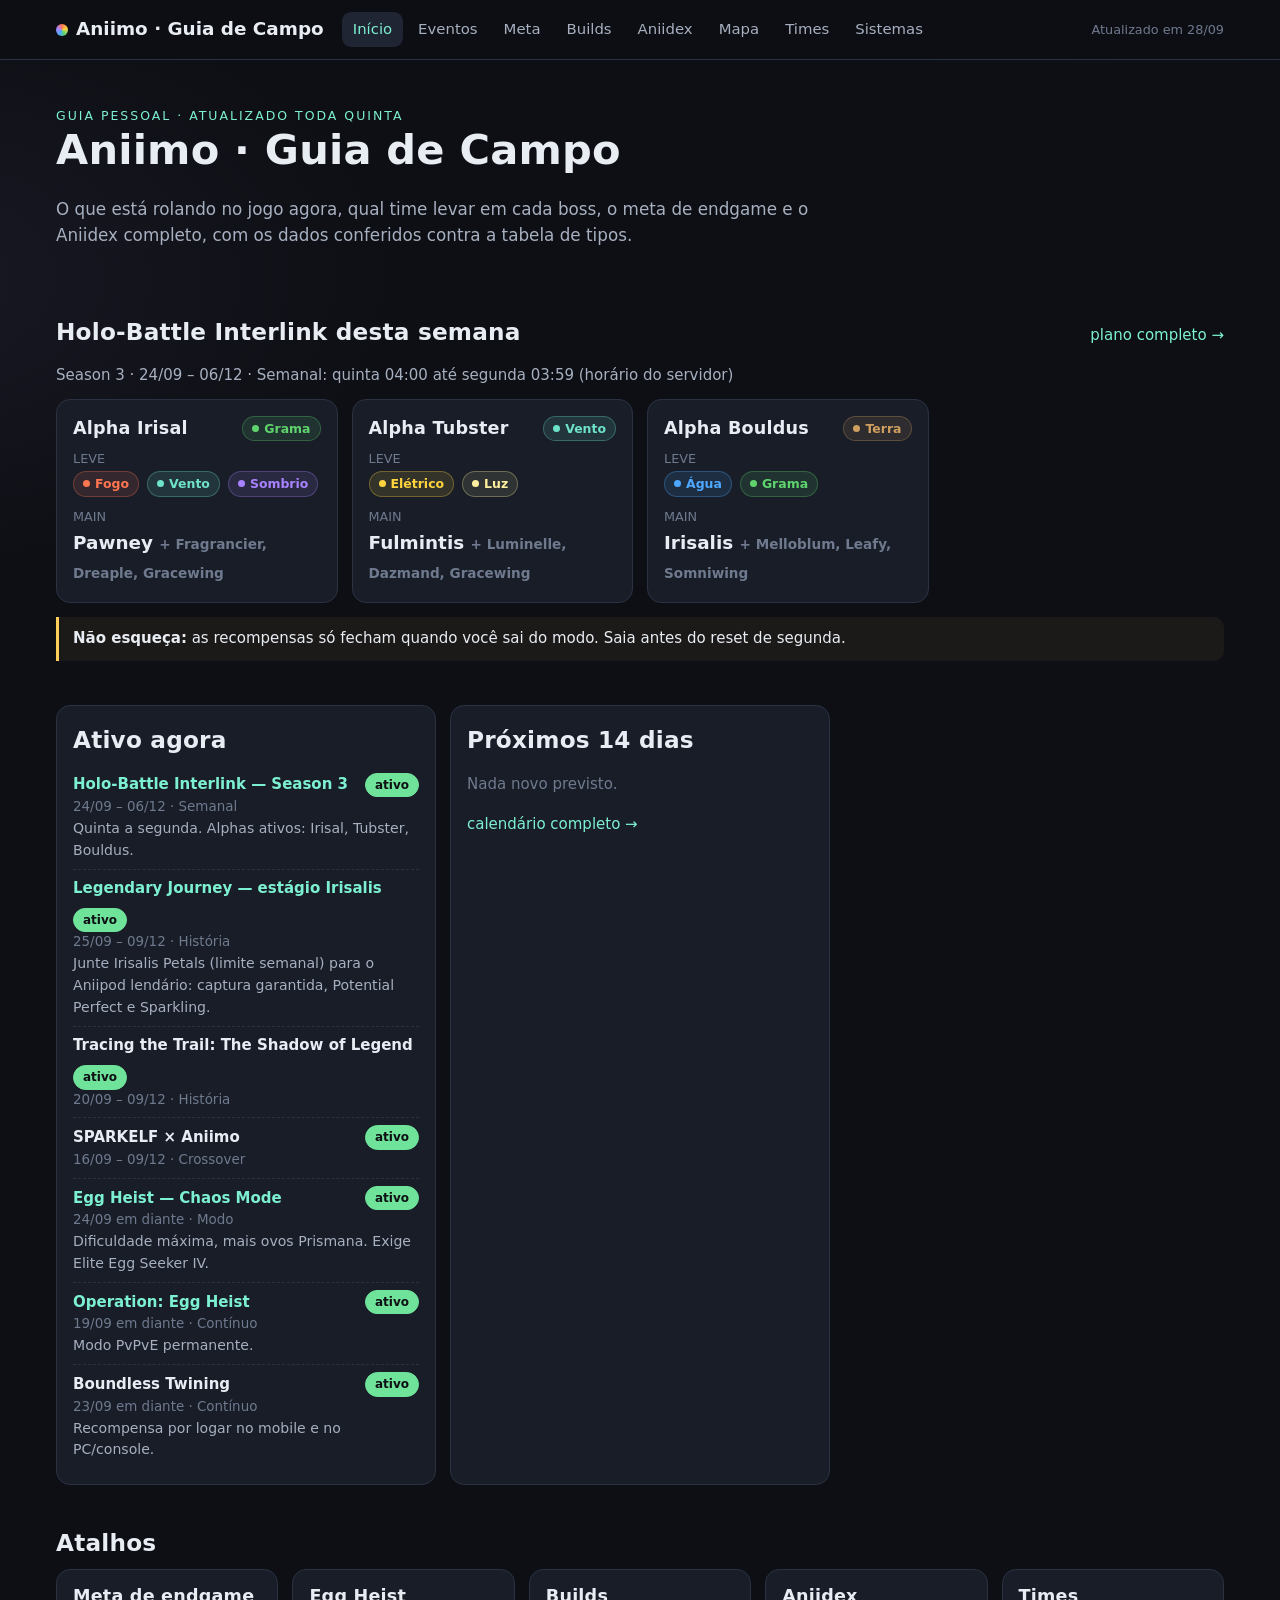
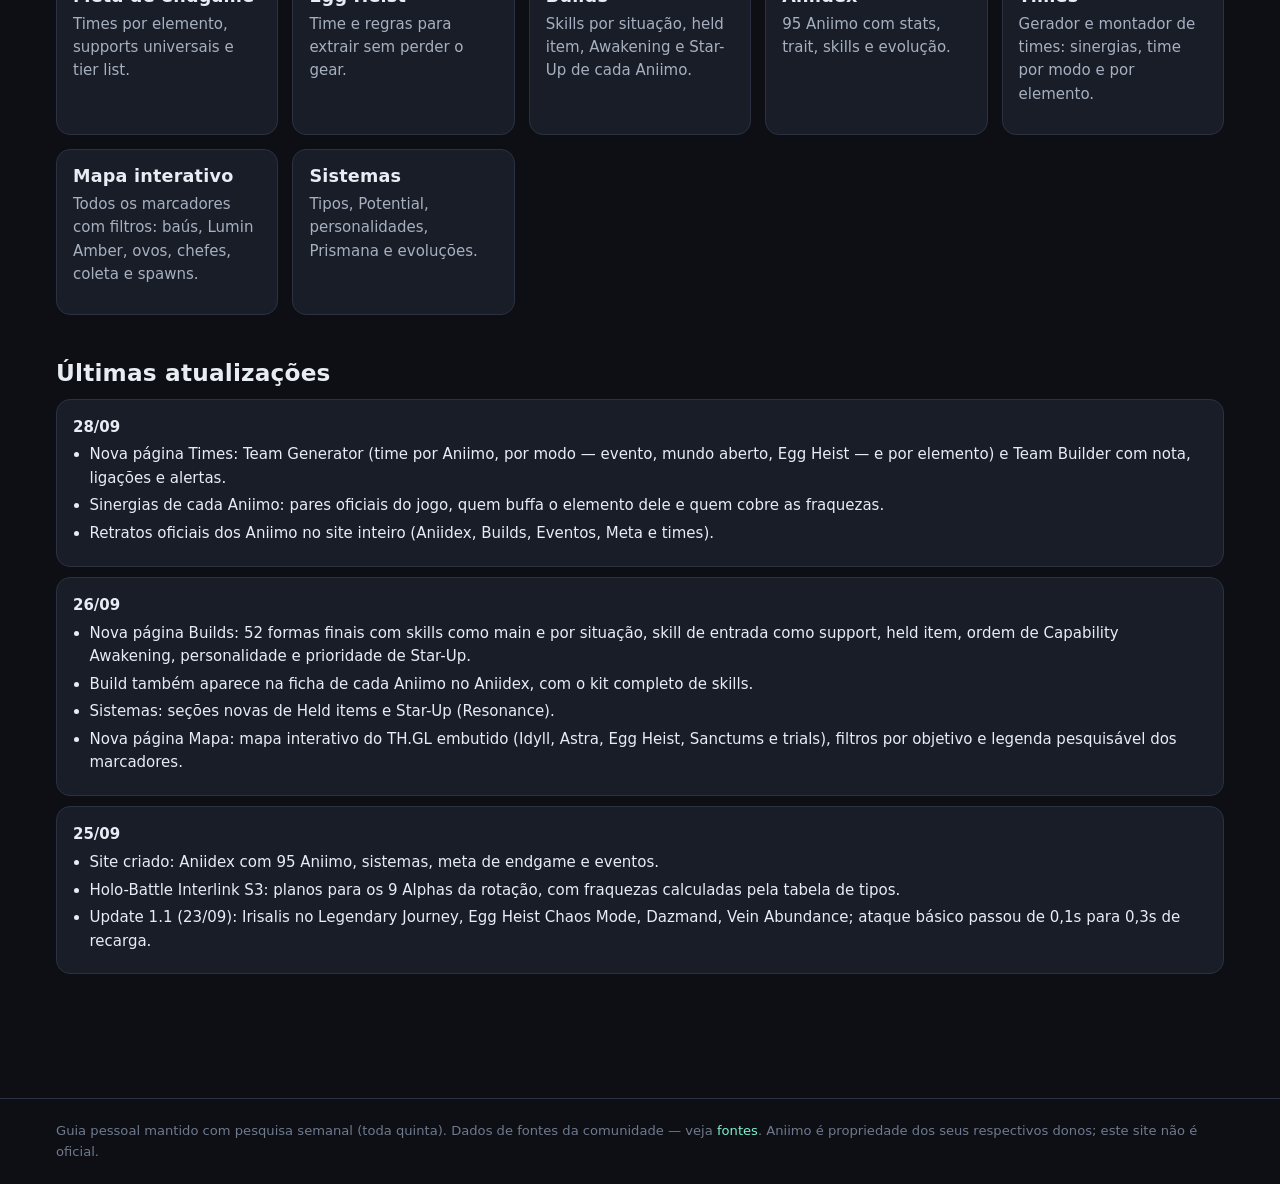
==== commit c7f3444d: "Times: Team Generator e Team Builder; retratos oficiais no site" ====
--- a/index.html
+++ b/index.html
@@ -6,13 +6,13 @@
 <meta name="description" content="Guia de Aniimo: eventos da semana, times por boss, meta de endgame, Aniidex completo e sistemas.">
 <link rel="preconnect" href="https://fonts.googleapis.com"><link rel="preconnect" href="https://fonts.gstatic.com" crossorigin>
 <link href="https://fonts.googleapis.com/css2?family=Chakra+Petch:wght@500;600;700&family=Inter:wght@400;500;600;700&display=swap" rel="stylesheet">
-<link rel="stylesheet" href="assets/style.css?v=20260926b">
+<link rel="stylesheet" href="assets/style.css?v=20260928">
 </head>
 <body>
 <header class="top" id="top"></header>
 <main id="app"><div class="loading">Carregando…</div></main>
 <footer id="foot"></footer>
-<script src="assets/app.js?v=20260926b"></script>
+<script src="assets/app.js?v=20260928"></script>
 <script>
 (async () => {
   try {
@@ -32,7 +32,7 @@
     const aCard = (a) => {
       const weak = A.weakTo(a.el, E), c = meta.cores[a.cores[0]];
       return `<a class="card" href="eventos.html#${encodeURIComponent(a.nome)}">
-        <div class="row" style="justify-content:space-between"><h3 style="margin:0">${esc(a.nome)}</h3>${A.chips(a.el)}</div>
+        <div class="row" style="justify-content:space-between"><h3 style="margin:0" class="row">${A.pic(a.nome, "md")}${esc(a.nome)}</h3>${A.chips(a.el)}</div>
         <p class="dim" style="font-size:.8rem;margin:.6em 0 .2em">LEVE</p><div class="row">${A.chips(weak)}</div>
         <p class="dim" style="font-size:.8rem;margin:.8em 0 .2em">MAIN</p>
         <div style="font-family:var(--fh);font-size:1.15rem;font-weight:700">${esc(c.main)} <span class="dim" style="font-size:.85rem">+ ${c.supports.map(esc).join(", ")}</span></div>
@@ -74,6 +74,7 @@
           <a class="card" href="eventos.html#egg"><h3>Egg Heist</h3><p class="muted">Time e regras para extrair sem perder o gear.</p></a>
           <a class="card" href="builds.html"><h3>Builds</h3><p class="muted">Skills por situação, held item, Awakening e Star-Up de cada Aniimo.</p></a>
           <a class="card" href="aniidex.html"><h3>Aniidex</h3><p class="muted">${dex.aniimo.length} Aniimo com stats, trait, skills e evolução.</p></a>
+          <a class="card" href="times.html"><h3>Times</h3><p class="muted">Gerador e montador de times: sinergias, time por modo e por elemento.</p></a>
           <a class="card" href="mapa.html"><h3>Mapa interativo</h3><p class="muted">Todos os marcadores com filtros: baús, Lumin Amber, ovos, chefes, coleta e spawns.</p></a>
           <a class="card" href="sistemas.html"><h3>Sistemas</h3><p class="muted">Tipos, Potential, personalidades, Prismana e evoluções.</p></a>
         </div>
--- a/assets/style.css
+++ b/assets/style.css
@@ -194,3 +194,44 @@
 .pill.hit{color:var(--bg);background:var(--acc);border-color:var(--acc)}
 #sel-s,#sel-i{min-width:0}
 @media (max-width:700px){.mapwrap iframe{height:70vh;min-height:420px}.maphd .row{margin-left:0!important;width:100%}}
+/* retratos */
+.pic{width:28px;height:28px;border-radius:50%;object-fit:cover;background:var(--card2);border:1px solid var(--line);flex:none;vertical-align:middle}
+.pic.md{width:36px;height:36px}
+.pic.lg{width:52px;height:52px}
+.pic.xl{width:72px;height:72px}
+.pic.fr{float:right;margin:0 0 6px 8px}
+h3.row,a.row{display:flex;align-items:center;gap:10px}
+.slot .nm{display:flex;align-items:center;gap:8px}
+.dlg .art{float:right;width:170px;max-height:260px;object-fit:contain;margin:0 0 8px 12px}
+@media (max-width:640px){.dlg .art{width:110px}}
+/* times */
+.tb-grid{display:grid;grid-template-columns:repeat(4,1fr);gap:8px}
+@media (max-width:640px){.tb-grid{grid-template-columns:1fr 1fr}}
+.tslot{background:var(--card2);border:1px solid var(--line);border-radius:var(--r2);padding:10px;min-width:0;text-align:center;position:relative}
+.tslot.main{border-color:rgba(124,240,208,.5);background:linear-gradient(180deg,rgba(124,240,208,.09),var(--card2))}
+.tslot .lab{font-size:.66rem;text-transform:uppercase;letter-spacing:1px;color:var(--tx3);font-weight:700}
+.tslot .nm{font-family:var(--fh);font-weight:700;display:block;margin:4px 0;color:var(--tx)}
+.tslot .pic{display:block;margin:6px auto 0}
+.tslot .why{font-size:.76rem;color:var(--tx2);margin-top:4px;text-align:left}
+.tslot .rm{position:absolute;top:4px;right:6px;background:none;border:0;color:var(--tx3);cursor:pointer;font-size:1rem}
+.tslot.empty{border-style:dashed;color:var(--tx3);display:flex;align-items:center;justify-content:center;min-height:120px}
+.picker{display:grid;grid-template-columns:repeat(auto-fill,minmax(86px,1fr));gap:6px;max-height:340px;overflow:auto;padding:2px}
+.picker button{background:var(--card);border:1px solid var(--line);border-radius:10px;padding:6px 4px;color:var(--tx2);font:inherit;font-size:.72rem;cursor:pointer;display:flex;flex-direction:column;align-items:center;gap:4px}
+.picker button:hover,.picker button.on{border-color:var(--acc);color:var(--tx)}
+.picker button .pic{width:44px;height:44px}
+.syn{display:grid;grid-template-columns:repeat(auto-fill,minmax(240px,1fr));gap:8px}
+.syn .it{display:flex;gap:10px;align-items:flex-start;background:var(--card);border:1px solid var(--line);border-radius:var(--r2);padding:10px}
+.syn .it b{font-family:var(--fh)}
+.why-l{display:flex;flex-wrap:wrap;gap:4px;margin-top:4px}
+.why-l span{font-size:.7rem;padding:1px 7px;border-radius:99px;background:var(--card2);border:1px solid var(--line);color:var(--tx2)}
+.why-l span.g{color:var(--good);border-color:#24553a}
+.why-l span.w{color:var(--warn);border-color:#5a4a1a}
+.score{font-family:var(--fh);font-size:1.6rem;font-weight:700;color:var(--acc)}
+.meter{height:6px;background:var(--card2);border-radius:4px;overflow:hidden}
+.meter i{display:block;height:100%;background:linear-gradient(90deg,var(--acc2),var(--acc))}
+.tabs2{display:flex;gap:6px;flex-wrap:wrap;margin-bottom:14px}
+.tabs2 button{background:var(--card);border:1px solid var(--line);color:var(--tx2);border-radius:10px;padding:8px 14px;font:inherit;font-weight:600;cursor:pointer}
+.tabs2 button.on{background:var(--card2);color:var(--acc);border-color:var(--acc)}
+.dex .pic.fr{margin:18px 0 4px 8px}
+.dlg .art{margin-top:34px}
+html{overflow-x:clip}
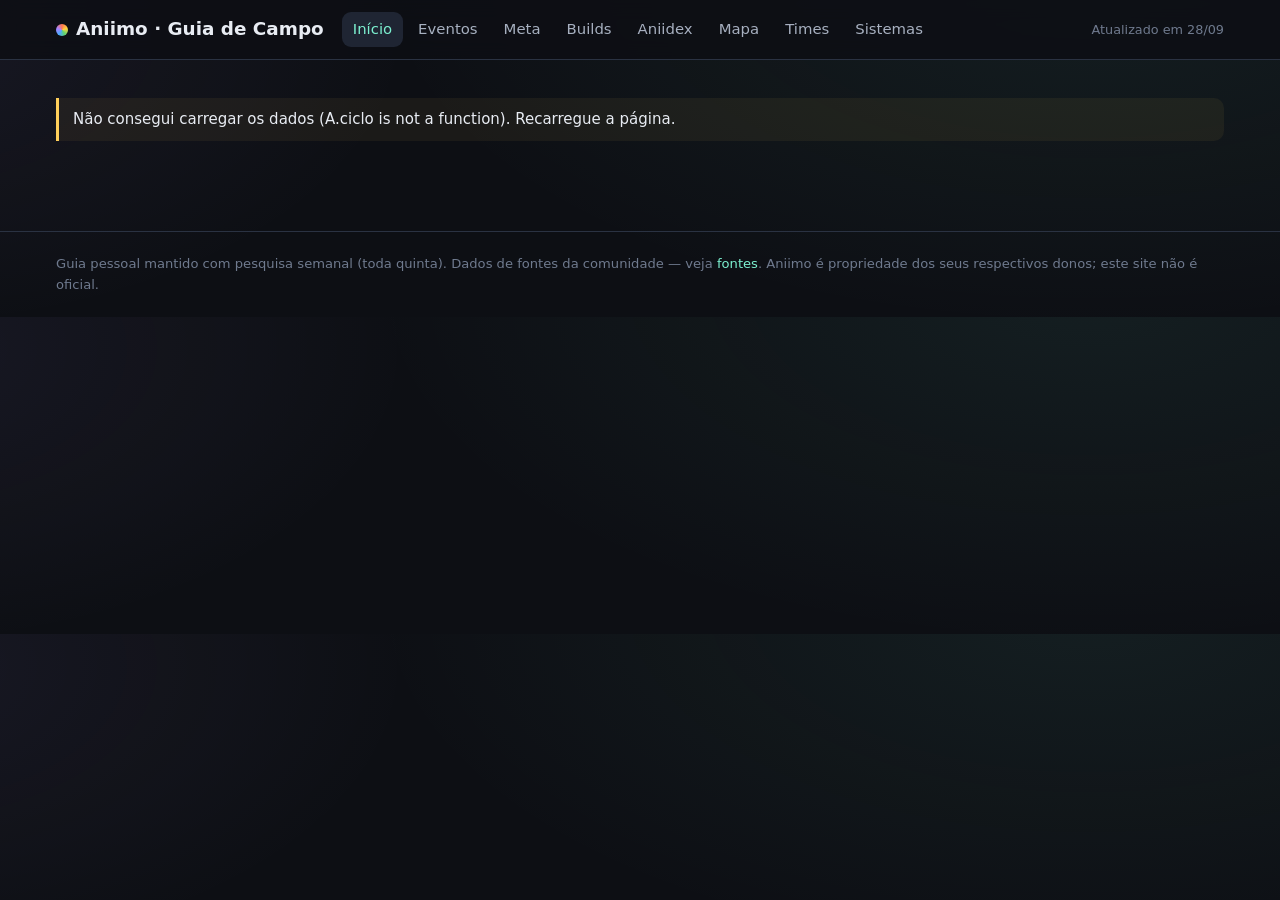
==== commit 3d648187: "Rotação 01–05/10, calendário de ciclos com Lucky Aniimo; atualização aos domingos" ====
--- a/index.html
+++ b/index.html
@@ -6,13 +6,13 @@
 <meta name="description" content="Guia de Aniimo: eventos da semana, times por boss, meta de endgame, Aniidex completo e sistemas.">
 <link rel="preconnect" href="https://fonts.googleapis.com"><link rel="preconnect" href="https://fonts.gstatic.com" crossorigin>
 <link href="https://fonts.googleapis.com/css2?family=Chakra+Petch:wght@500;600;700&family=Inter:wght@400;500;600;700&display=swap" rel="stylesheet">
-<link rel="stylesheet" href="assets/style.css?v=20260928">
+<link rel="stylesheet" href="assets/style.css?v=20260928b">
 </head>
 <body>
 <header class="top" id="top"></header>
 <main id="app"><div class="loading">Carregando…</div></main>
 <footer id="foot"></footer>
-<script src="assets/app.js?v=20260928"></script>
+<script src="assets/app.js?v=20260928b"></script>
 <script>
 (async () => {
   try {
@@ -28,7 +28,8 @@
       <div class="dim" style="font-size:.84rem">${c.inicio ? A.fmtD(c.inicio) : ""}${c.fim ? " – " + A.fmtD(c.fim) : c.inicio ? " em diante" : ""} · ${esc(c.tipo)}</div>
       ${c.nota ? `<div class="muted" style="font-size:.88rem">${esc(c.nota)}</div>` : ""}</li>`;
 
-    const alphas = ev.holo.alphas.filter(a => a.ativo);
+    const cyc = A.ciclo(ev.holo);
+    const alphas = cyc && cyc.alphas.length ? cyc.alphas : ev.holo.alphas.filter(a => a.ativo);
     const aCard = (a) => {
       const weak = A.weakTo(a.el, E), c = meta.cores[a.cores[0]];
       return `<a class="card" href="eventos.html#${encodeURIComponent(a.nome)}">
@@ -44,14 +45,15 @@
 
     document.getElementById("app").innerHTML = `
       <section class="hero">
-        <div class="kicker">Guia pessoal · atualizado toda quinta</div>
+        <div class="kicker">Guia pessoal · atualizado todo domingo</div>
         <h1>Aniimo · Guia de Campo</h1>
         <p class="lead">O que está rolando no jogo agora, qual time levar em cada boss, o meta de endgame e o Aniidex completo, com os dados conferidos contra a tabela de tipos.</p>
       </section>
 
       <section>
-        <div class="row" style="justify-content:space-between;align-items:baseline"><h2>Holo-Battle Interlink desta semana</h2><a href="eventos.html#holo">plano completo →</a></div>
-        <p class="muted">${esc(ev.holo.temporada)} · ${A.fmtD(ev.holo.inicio)} – ${A.fmtD(ev.holo.fim)} · ${esc(ev.holo.janela)}</p>
+        <div class="row" style="justify-content:space-between;align-items:baseline"><h2>Holo-Battle Interlink${cyc ? " · " + (cyc.soon ? "próxima rotação" : "desta semana") : ""}</h2><a href="eventos.html#holo">plano completo →</a></div>
+        <p class="muted">${cyc ? `<b style="color:var(--tx)">${A.fmtD(cyc.de)} – ${A.fmtD(cyc.ate)}</b> · ` : ""}${esc(ev.holo.temporada)} · ${esc(ev.holo.janela)}</p>
+        ${cyc && cyc.lucky ? `<p class="row" style="gap:8px;margin:-4px 0 12px">${A.pic(cyc.lucky, "md")}<span>Lucky Aniimo: <a href="${A.dexLink(cyc.lucky)}"><b>${esc(cyc.lucky)}</b></a> <span class="dim">(vitória com ele dá +10.000 Credits)</span></span></p>` : ""}
         <div class="grid g3">${alphas.map(aCard).join("")}</div>
         <div class="note" style="margin-top:14px"><b>Não esqueça:</b> as recompensas só fecham quando você sai do modo. Saia antes do reset de segunda.</div>
       </section>
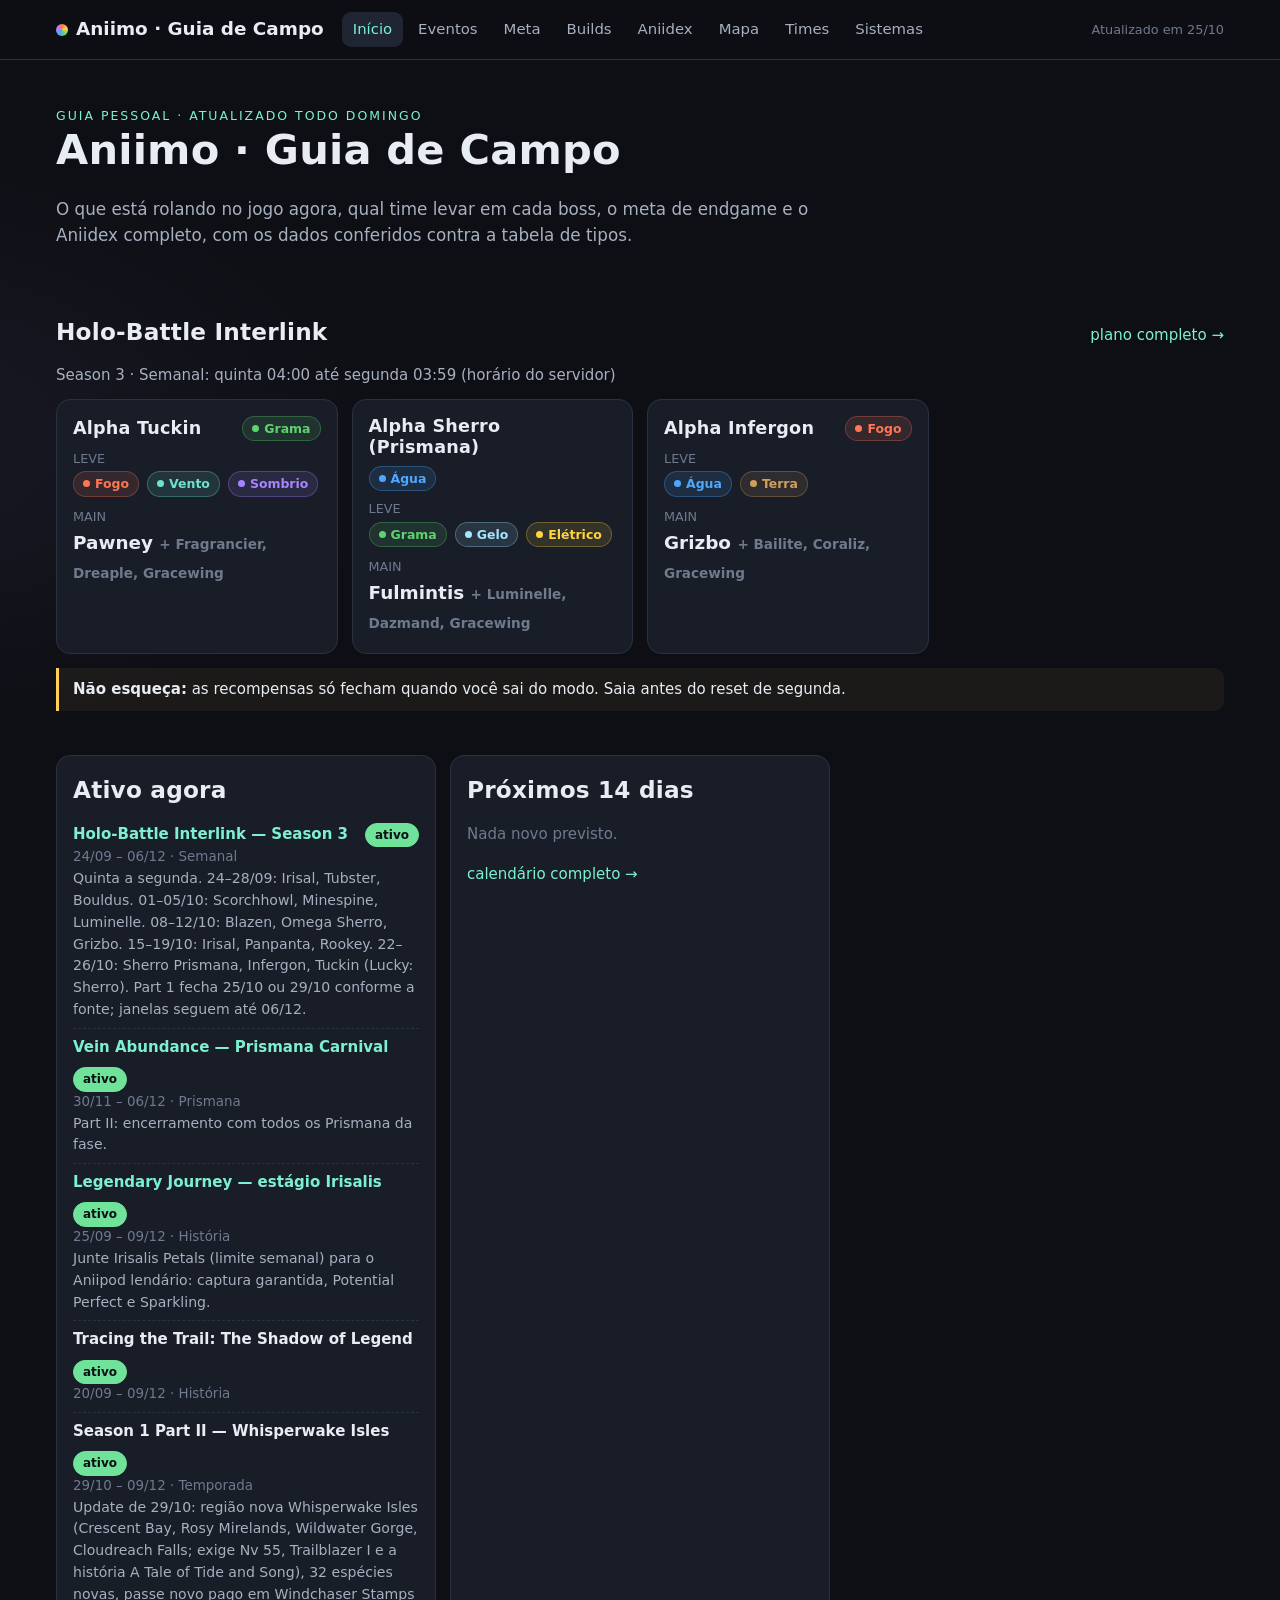
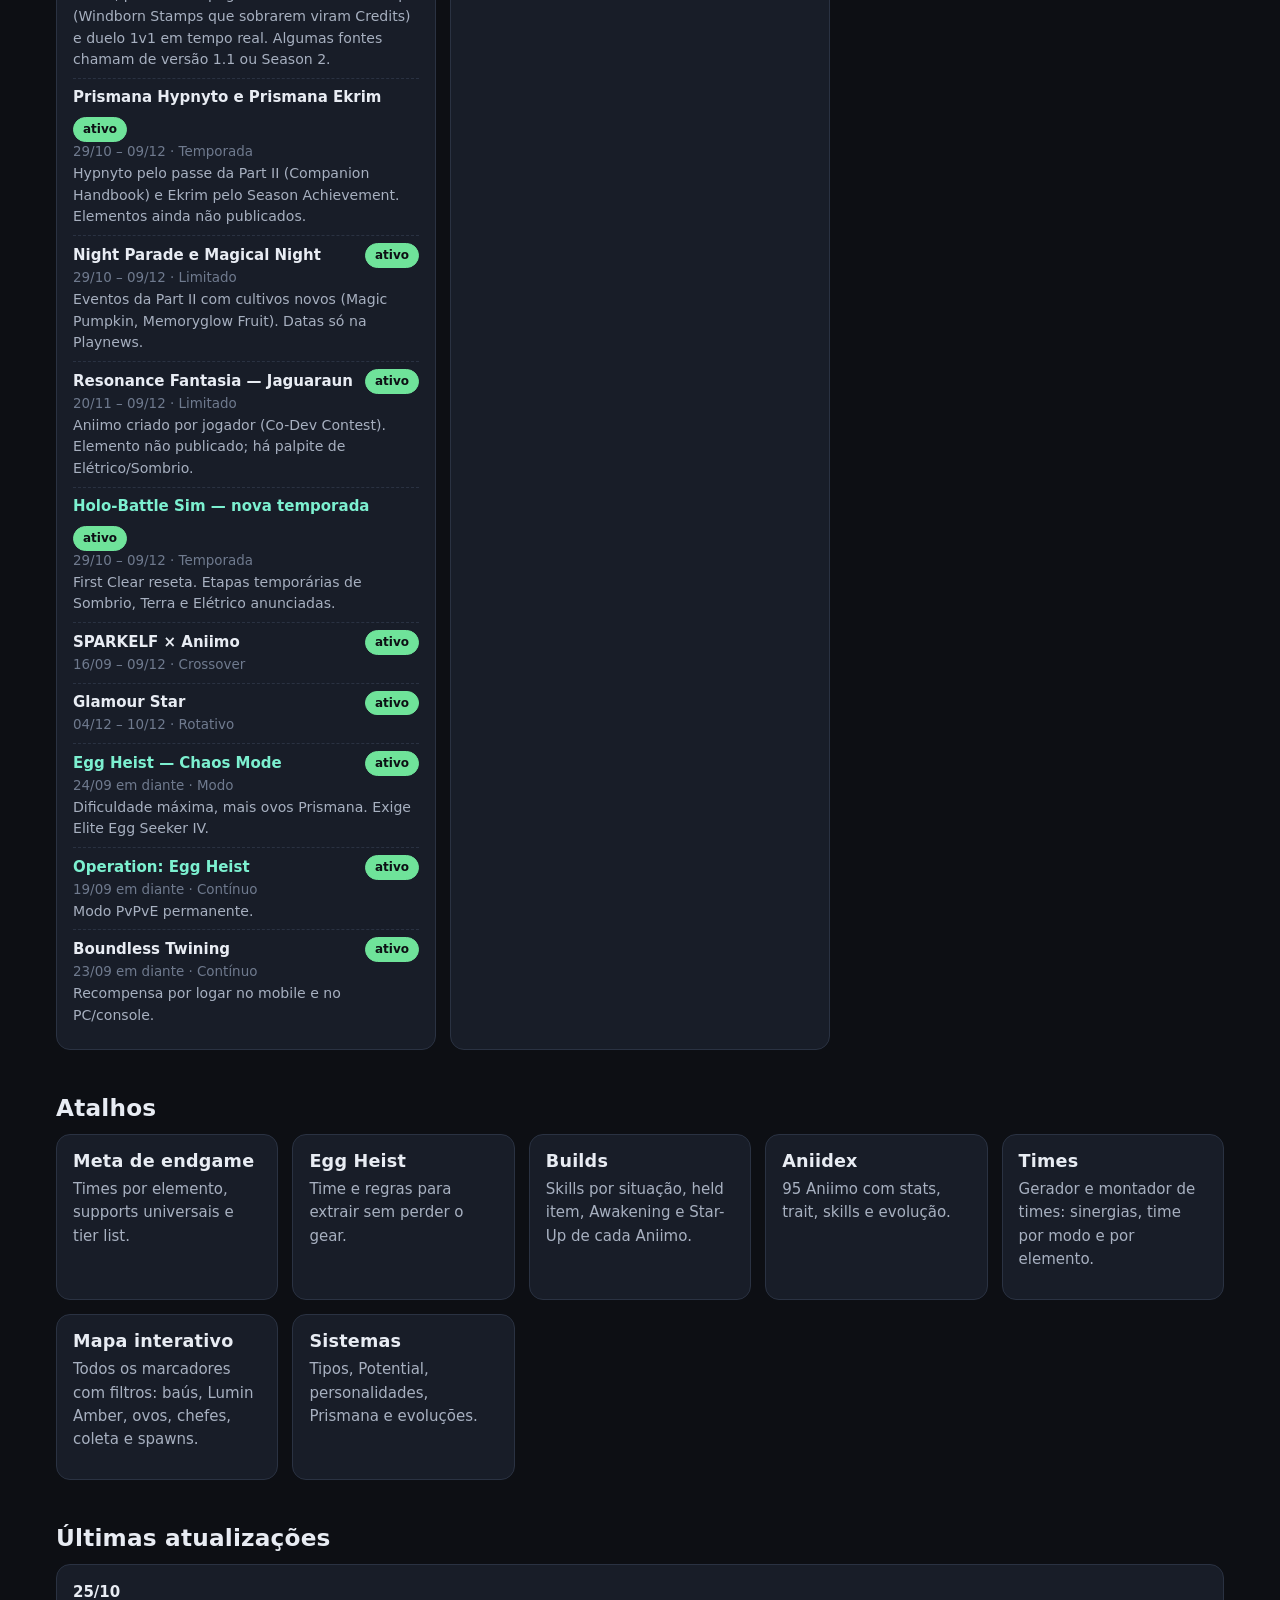
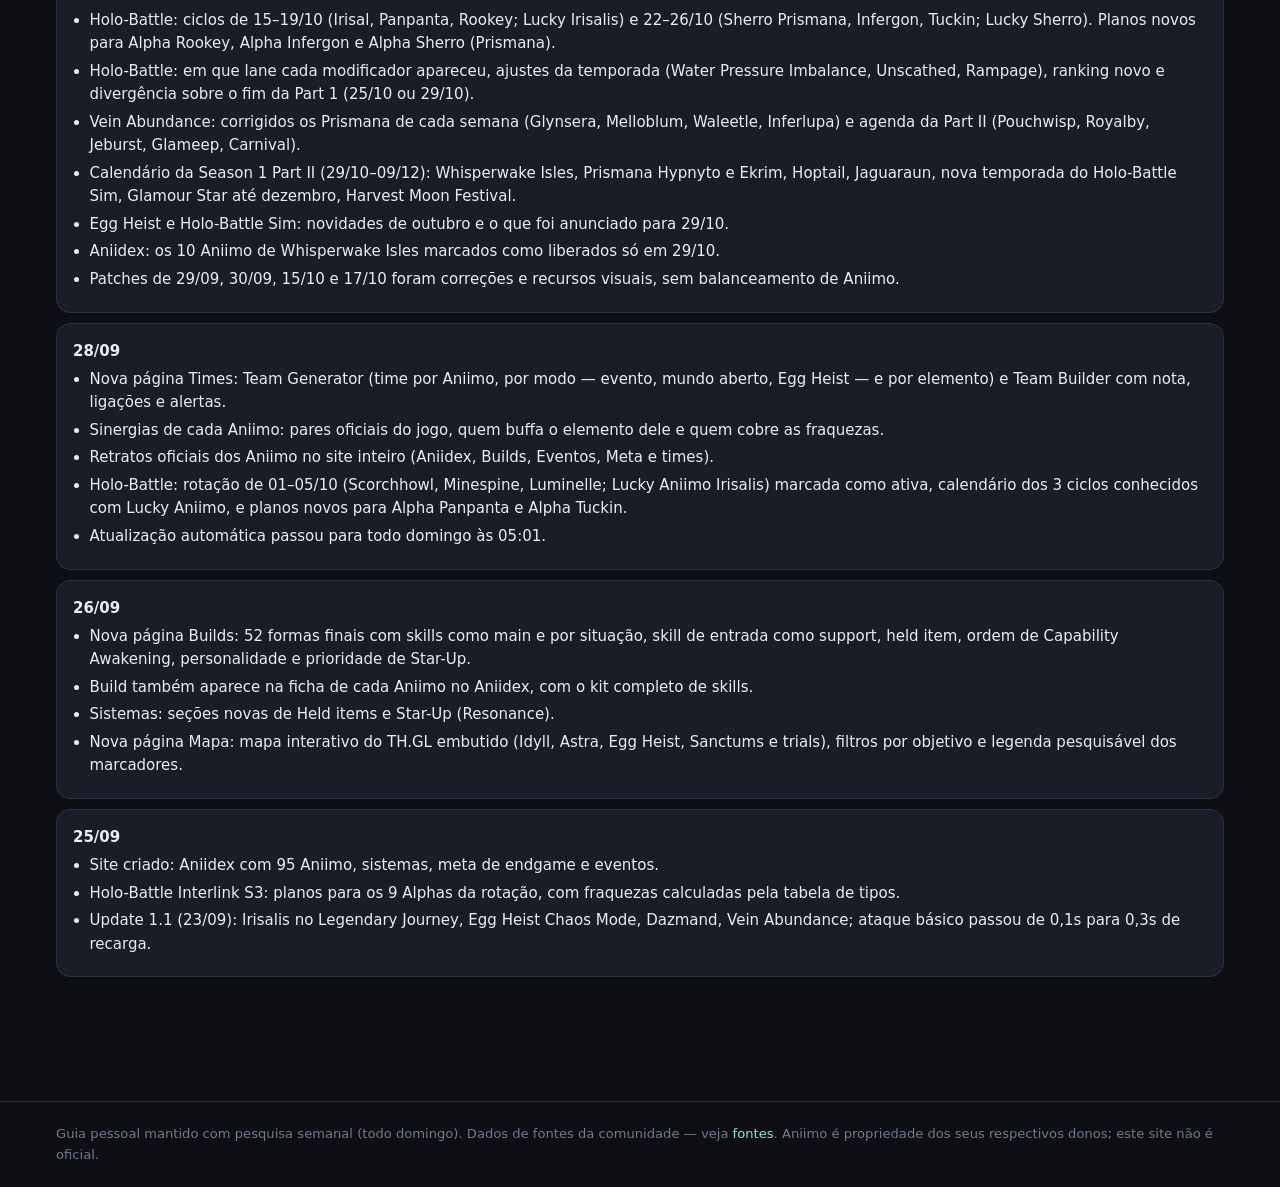
==== commit ffdea868: "HTML: cache ?v=20261025" ====
--- a/index.html
+++ b/index.html
@@ -6,13 +6,13 @@
 <meta name="description" content="Guia de Aniimo: eventos da semana, times por boss, meta de endgame, Aniidex completo e sistemas.">
 <link rel="preconnect" href="https://fonts.googleapis.com"><link rel="preconnect" href="https://fonts.gstatic.com" crossorigin>
 <link href="https://fonts.googleapis.com/css2?family=Chakra+Petch:wght@500;600;700&family=Inter:wght@400;500;600;700&display=swap" rel="stylesheet">
-<link rel="stylesheet" href="assets/style.css?v=20260928b">
+<link rel="stylesheet" href="assets/style.css?v=20261025">
 </head>
 <body>
 <header class="top" id="top"></header>
 <main id="app"><div class="loading">Carregando…</div></main>
 <footer id="foot"></footer>
-<script src="assets/app.js?v=20260928b"></script>
+<script src="assets/app.js?v=20261025"></script>
 <script>
 (async () => {
   try {
